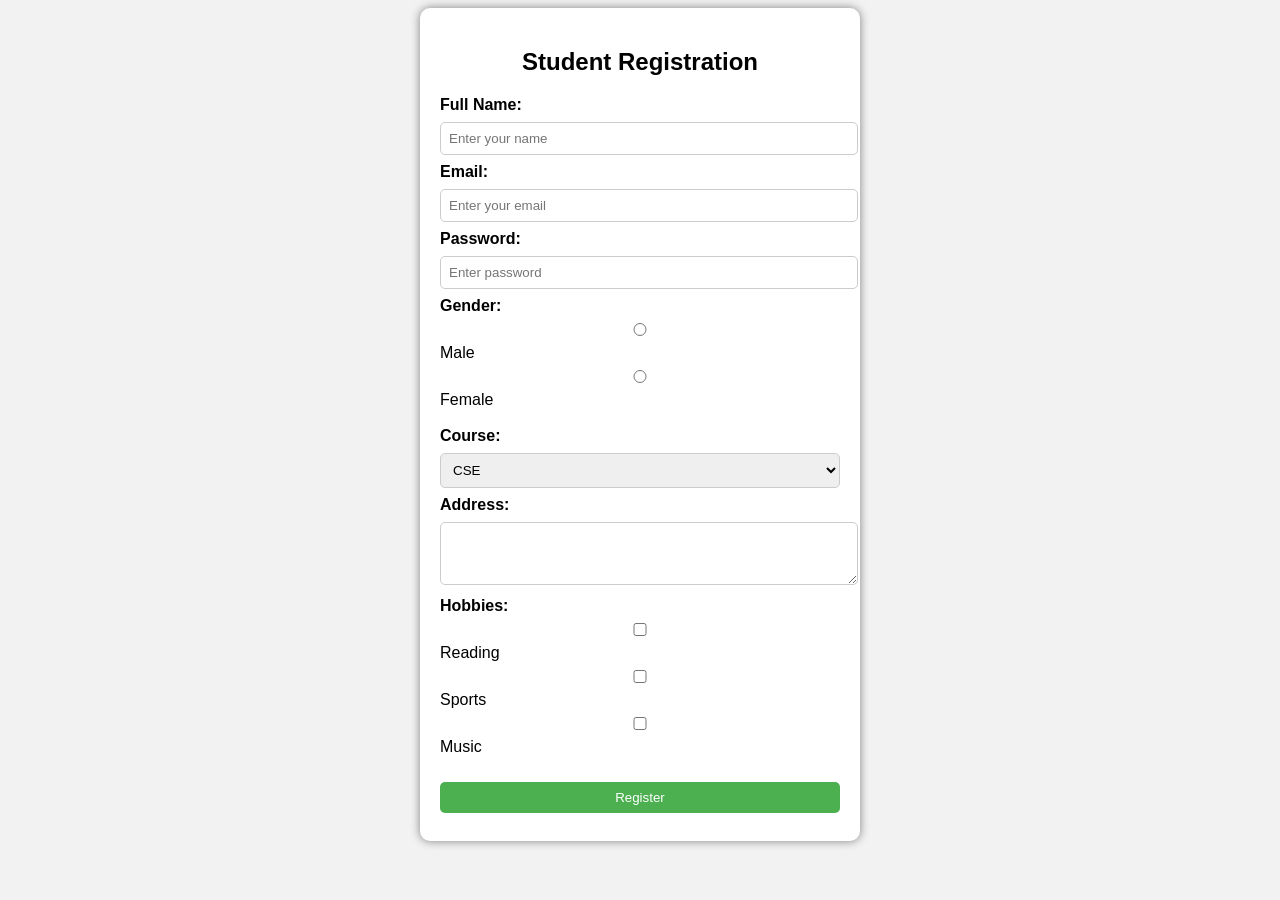
==== Form.html @ 42b9fb7e "Add files via upload" ====
<!DOCTYPE html>
<html>
<head>
    <title>Student Registration Form</title>

    <style>
        body {
            font-family: Arial;
            background-color: #f2f2f2;
        }

        .form-container {
            width: 400px;
            margin: auto;
            background: white;
            padding: 20px;
            border-radius: 10px;
            box-shadow: 0px 0px 10px gray;
        }

        h2 {
            text-align: center;
        }

        label {
            font-weight: bold;
        }

        input, select, textarea {
            width: 100%;
            padding: 8px;
            margin: 8px 0;
            border-radius: 5px;
            border: 1px solid #ccc;
        }

        input[type="submit"] {
            background-color: #4CAF50;
            color: white;
            border: none;
            cursor: pointer;
        }

        input[type="submit"]:hover {
            background-color: #45a049;
        }
    </style>
</head>

<body>

<div class="form-container">
    <h2>Student Registration</h2>

    <form>
        <label>Full Name:</label>
        <input type="text" placeholder="Enter your name" required>

        <label>Email:</label>
        <input type="email" placeholder="Enter your email" required>

        <label>Password:</label>
        <input type="password" placeholder="Enter password" required>

        <label>Gender:</label><br>
        <input type="radio" name="gender"> Male
        <input type="radio" name="gender"> Female
        <br><br>

        <label>Course:</label>
        <select>
            <option>CSE</option>
            <option>ENTC</option>
            <option>Civil</option>
        </select>

        <label>Address:</label>
        <textarea rows="3"></textarea>

        <label>Hobbies:</label><br>
        <input type="checkbox"> Reading
        <input type="checkbox"> Sports
        <input type="checkbox"> Music
        <br><br>

        <input type="submit" value="Register">
    </form>
</div>

</body>
</html>
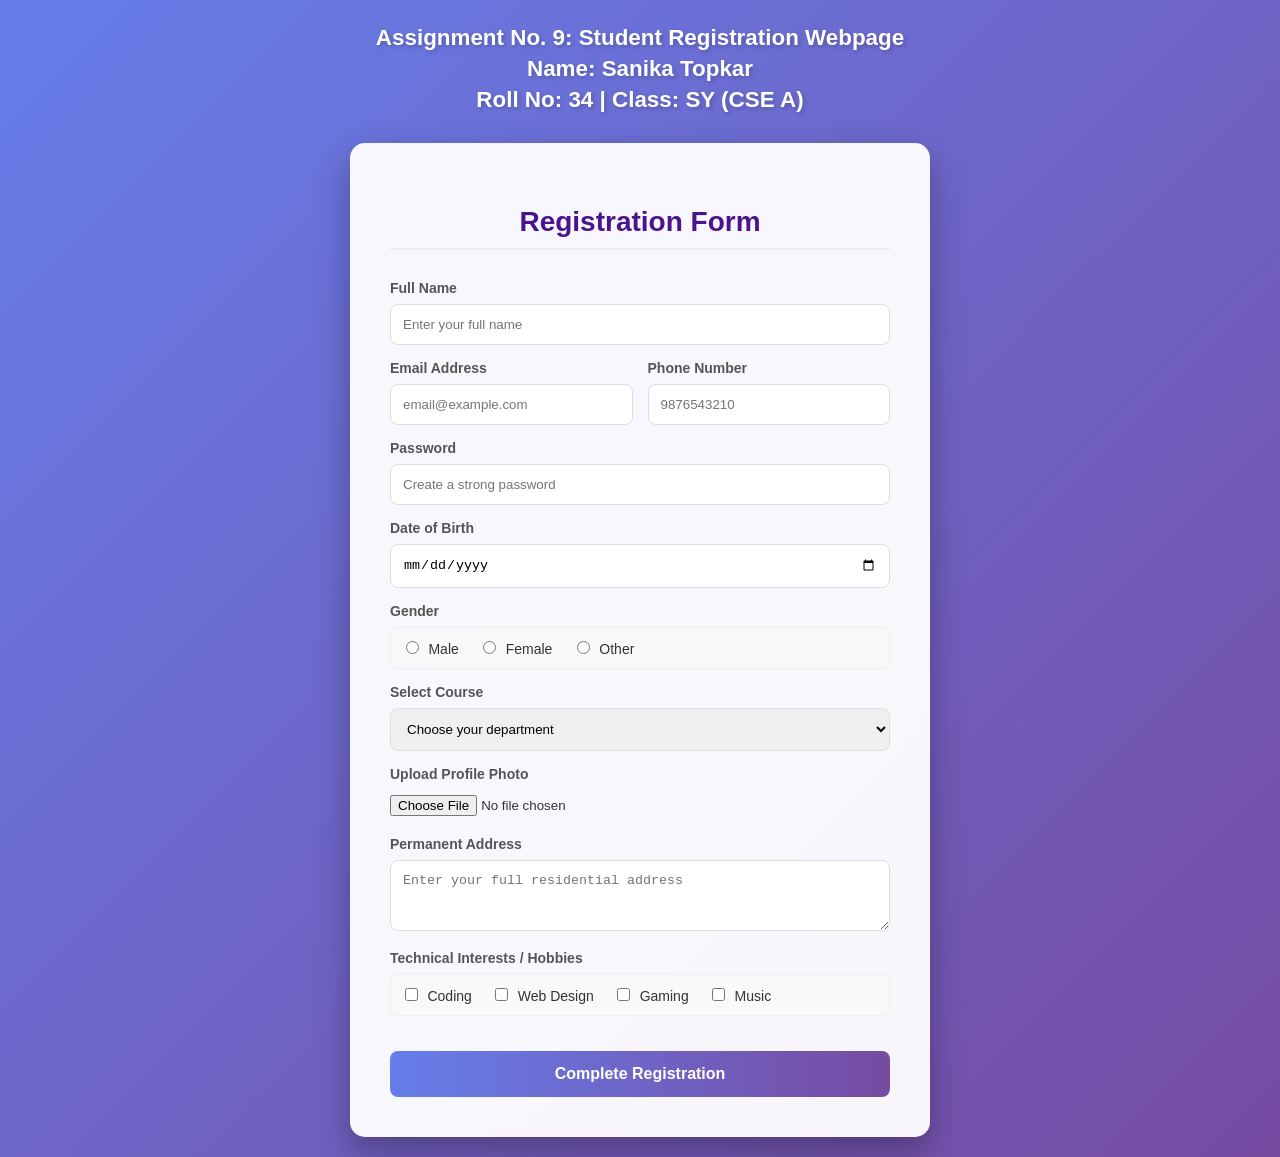
==== commit e125152c: "Add files via upload" ====
--- a/Form.html
+++ b/Form.html
@@ -1,89 +1,212 @@
 <!DOCTYPE html>
-<html>
+<html lang="en">
 <head>
-    <title>Student Registration Form</title>
-
+    <meta charset="UTF-8">
+    <meta name="viewport" content="width=device-width, initial-scale=1.0">
+    <title>Modern Student Registration</title>
     <style>
+        /* Base Styling */
         body {
-            font-family: Arial;
-            background-color: #f2f2f2;
-        }
-
+            font-family: 'Segoe UI', Tahoma, Geneva, Verdana, sans-serif;
+            background: linear-gradient(135deg, #667eea 0%, #764ba2 100%);
+            min-height: 100vh;
+            display: flex;
+            flex-direction: column;
+            align-items: center;
+            padding: 20px;
+            margin: 0;
+            color: #333;
+        }
+
+        /* Assignment Header */
+        .header-info {
+            text-align: center;
+            color: white;
+            margin-bottom: 25px;
+            text-shadow: 2px 2px 4px rgba(0,0,0,0.2);
+        }
+
+        .header-info h2 { margin: 5px 0; font-size: 1.4rem; }
+
+        /* Form Container */
         .form-container {
-            width: 400px;
-            margin: auto;
-            background: white;
-            padding: 20px;
-            border-radius: 10px;
-            box-shadow: 0px 0px 10px gray;
-        }
-
-        h2 {
+            width: 100%;
+            max-width: 500px;
+            background: rgba(255, 255, 255, 0.95);
+            padding: 40px;
+            border-radius: 15px;
+            box-shadow: 0 15px 35px rgba(0,0,0,0.3);
+            backdrop-filter: blur(10px);
+        }
+
+        .form-container h2 {
             text-align: center;
+            color: #4a148c;
+            margin-bottom: 30px;
+            font-size: 28px;
+            border-bottom: 2px solid #eee;
+            padding-bottom: 10px;
+        }
+
+        /* Form Layout */
+        .form-group {
+            margin-bottom: 15px;
         }
 
         label {
+            display: block;
+            font-weight: 600;
+            margin-bottom: 8px;
+            color: #555;
+            font-size: 14px;
+        }
+
+        input[type="text"],
+        input[type="email"],
+        input[type="password"],
+        input[type="tel"],
+        input[type="date"],
+        select,
+        textarea {
+            width: 100%;
+            padding: 12px;
+            border: 1.5px solid #ddd;
+            border-radius: 8px;
+            box-sizing: border-box; /* Ensures padding doesn't affect width */
+            transition: all 0.3s ease;
+            outline: none;
+        }
+
+        input:focus, select:focus, textarea:focus {
+            border-color: #667eea;
+            box-shadow: 0 0 8px rgba(102, 126, 234, 0.2);
+        }
+
+        /* Radio & Checkbox Styling */
+        .inline-group {
+            background: #f9f9f9;
+            padding: 10px;
+            border-radius: 8px;
+            border: 1px solid #eee;
+        }
+
+        .inline-group input {
+            margin-right: 5px;
+            cursor: pointer;
+        }
+
+        .inline-group span {
+            margin-right: 15px;
+            font-size: 14px;
+        }
+
+        /* Submit Button */
+        input[type="submit"] {
+            width: 100%;
+            background: linear-gradient(to right, #667eea, #764ba2);
+            color: white;
+            padding: 14px;
+            border: none;
+            border-radius: 8px;
+            font-size: 16px;
             font-weight: bold;
-        }
-
-        input, select, textarea {
-            width: 100%;
-            padding: 8px;
-            margin: 8px 0;
-            border-radius: 5px;
-            border: 1px solid #ccc;
-        }
-
-        input[type="submit"] {
-            background-color: #4CAF50;
-            color: white;
-            border: none;
             cursor: pointer;
+            margin-top: 20px;
+            transition: transform 0.2s, box-shadow 0.2s;
         }
 
         input[type="submit"]:hover {
-            background-color: #45a049;
-        }
+            transform: translateY(-2px);
+            box-shadow: 0 5px 15px rgba(0,0,0,0.2);
+        }
+
+        input[type="submit"]:active {
+            transform: translateY(0);
+        }
+
     </style>
 </head>
 
 <body>
 
+<div class="header-info">
+    <h2>Assignment No. 9: Student Registration Webpage</h2>
+    <h2>Name: Sanika Topkar</h2>
+    <h2>Roll No: 34 | Class: SY (CSE A)</h2>
+</div>
+
 <div class="form-container">
-    <h2>Student Registration</h2>
-
-    <form>
-        <label>Full Name:</label>
-        <input type="text" placeholder="Enter your name" required>
-
-        <label>Email:</label>
-        <input type="email" placeholder="Enter your email" required>
-
-        <label>Password:</label>
-        <input type="password" placeholder="Enter password" required>
-
-        <label>Gender:</label><br>
-        <input type="radio" name="gender"> Male
-        <input type="radio" name="gender"> Female
-        <br><br>
-
-        <label>Course:</label>
-        <select>
-            <option>CSE</option>
-            <option>ENTC</option>
-            <option>Civil</option>
-        </select>
-
-        <label>Address:</label>
-        <textarea rows="3"></textarea>
-
-        <label>Hobbies:</label><br>
-        <input type="checkbox"> Reading
-        <input type="checkbox"> Sports
-        <input type="checkbox"> Music
-        <br><br>
-
-        <input type="submit" value="Register">
+    <h2>Registration Form</h2>
+
+    <form action="#">
+        <div class="form-group">
+            <label>Full Name</label>
+            <input type="text" placeholder="Enter your full name" required>
+        </div>
+
+        <div style="display: flex; gap: 15px;">
+            <div class="form-group" style="flex: 1;">
+                <label>Email Address</label>
+                <input type="email" placeholder="email@example.com" required>
+            </div>
+            <div class="form-group" style="flex: 1;">
+                <label>Phone Number</label>
+                <input type="tel" placeholder="9876543210" pattern="[0-9]{10}">
+            </div>
+        </div>
+
+        <div class="form-group">
+            <label>Password</label>
+            <input type="password" placeholder="Create a strong password" required>
+        </div>
+
+        <div class="form-group">
+            <label>Date of Birth</label>
+            <input type="date" required>
+        </div>
+
+        <div class="form-group">
+            <label>Gender</label>
+            <div class="inline-group">
+                <input type="radio" name="gender" id="m"> <span>Male</span>
+                <input type="radio" name="gender" id="f"> <span>Female</span>
+                <input type="radio" name="gender" id="o"> <span>Other</span>
+            </div>
+        </div>
+
+        <div class="form-group">
+            <label>Select Course</label>
+            <select required>
+                <option value="" disabled selected>Choose your department</option>
+                <option>Computer Science & Engineering</option>
+                <option>Artificial Intelligence & ML</option>
+                <option>Information Technology</option>
+                <option>ENTC</option>
+                <option>Civil Engineering</option>
+            </select>
+        </div>
+
+        <div class="form-group">
+            <label>Upload Profile Photo</label>
+            <input type="file" style="border:none; padding: 5px 0;">
+        </div>
+
+        <div class="form-group">
+            <label>Permanent Address</label>
+            <textarea rows="3" placeholder="Enter your full residential address"></textarea>
+        </div>
+
+        <div class="form-group">
+            <label>Technical Interests / Hobbies</label>
+            <div class="inline-group">
+                <input type="checkbox"> <span>Coding</span>
+                <input type="checkbox"> <span>Web Design</span>
+                <input type="checkbox"> <span>Gaming</span>
+                <input type="checkbox"> <span>Music</span>
+            </div>
+        </div>
+
+        <input type="submit" value="Complete Registration">
     </form>
 </div>
 
